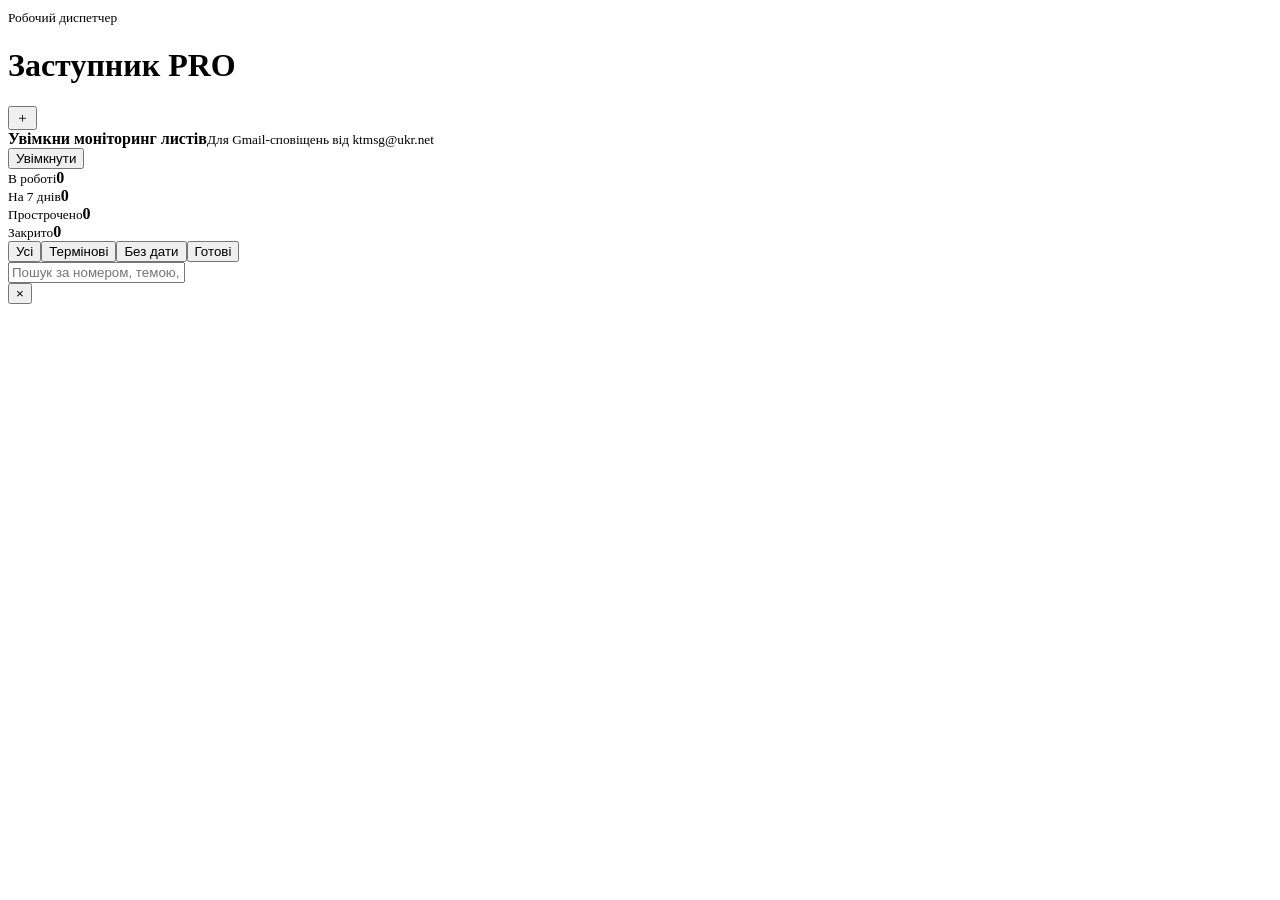
==== zpro/app/src/main/assets/www/index.html @ 8988f381 "Add Zastupnyk PRO interface" ====
<!doctype html><html lang="uk"><head><meta charset="utf-8"><meta name="viewport" content="width=device-width,initial-scale=1,viewport-fit=cover"><meta name="theme-color" content="#3859D9"><title>Заступник PRO</title><link rel="stylesheet" href="styles.css"></head><body>
<header><div><small>Робочий диспетчер</small><h1>Заступник <span>PRO</span></h1></div><button class="add" onclick="quickAdd()">＋</button></header>
<div id="access" class="banner hidden"><div><b>Увімкни моніторинг листів</b><small>Для Gmail-сповіщень від ktmsg@ukr.net</small></div><button onclick="Android.openNotificationAccess()">Увімкнути</button></div>
<main>
<section class="stats"><div><small>В роботі</small><b id="stOpen">0</b></div><div><small>На 7 днів</small><b id="stWeek">0</b></div><div><small>Прострочено</small><b id="stOver">0</b></div><div><small>Закрито</small><b id="stDone">0</b></div></section>
<div class="tabs"><button class="tab active" data-f="all">Усі</button><button class="tab" data-f="urgent">Термінові</button><button class="tab" data-f="nodate">Без дати</button><button class="tab" data-f="done">Готові</button></div>
<input id="search" class="search" placeholder="Пошук за номером, темою, текстом…" oninput="renderTasks()">
<div id="tasks"></div>
</main>
<div id="modal" class="modal hidden"><div class="sheet"><button class="close" onclick="closeModal()">×</button><div id="modalBody"></div></div></div>
<script src="app.js"></script></body></html>
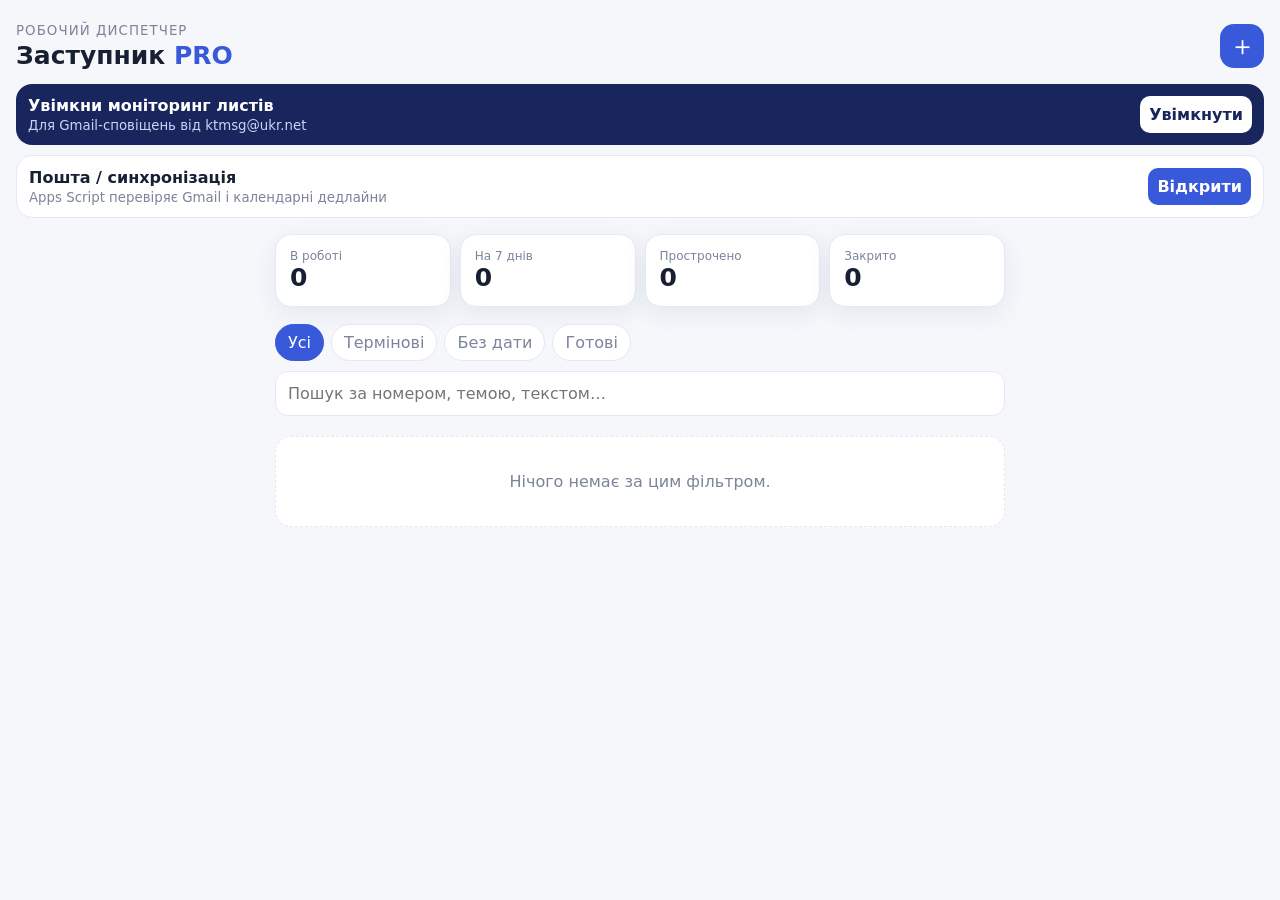
==== commit fc0ef6a4: "Add Apps Script sync access to Zastupnyk PRO" ====
--- a/zpro/app/src/main/assets/www/index.html
+++ b/zpro/app/src/main/assets/www/index.html
@@ -1,6 +1,6 @@
 <!doctype html><html lang="uk"><head><meta charset="utf-8"><meta name="viewport" content="width=device-width,initial-scale=1,viewport-fit=cover"><meta name="theme-color" content="#3859D9"><title>Заступник PRO</title><link rel="stylesheet" href="styles.css"></head><body>
 <header><div><small>Робочий диспетчер</small><h1>Заступник <span>PRO</span></h1></div><button class="add" onclick="quickAdd()">＋</button></header>
-<div id="access" class="banner hidden"><div><b>Увімкни моніторинг листів</b><small>Для Gmail-сповіщень від ktmsg@ukr.net</small></div><button onclick="Android.openNotificationAccess()">Увімкнути</button></div>
+<div id="access" class="banner hidden"><div><b>Увімкни моніторинг листів</b><small>Для Gmail-сповіщень від ktmsg@ukr.net</small></div><button onclick="Android.openNotificationAccess()">Увімкнути</button></div><div class="banner" style="background:#fff;color:#172033;border:1px solid #e4e8f2"><div><b>Пошта / синхронізація</b><small style="color:#7b8498">Apps Script перевіряє Gmail і календарні дедлайни</small></div><button style="background:#3859D9;color:#fff" onclick="Android.openMailSync()">Відкрити</button></div>
 <main>
 <section class="stats"><div><small>В роботі</small><b id="stOpen">0</b></div><div><small>На 7 днів</small><b id="stWeek">0</b></div><div><small>Прострочено</small><b id="stOver">0</b></div><div><small>Закрито</small><b id="stDone">0</b></div></section>
 <div class="tabs"><button class="tab active" data-f="all">Усі</button><button class="tab" data-f="urgent">Термінові</button><button class="tab" data-f="nodate">Без дати</button><button class="tab" data-f="done">Готові</button></div>
--- a/zpro/app/src/main/assets/www/styles.css
+++ b/zpro/app/src/main/assets/www/styles.css
@@ -0,0 +1 @@
+:root{--bg:#f5f7fb;--card:#fff;--text:#172033;--muted:#7b8498;--primary:#3859d9;--line:#e4e8f2;--red:#d94c4c;--amber:#d58b21;--green:#2c9f6f;--shadow:0 7px 24px rgba(31,47,94,.08)}*{box-sizing:border-box}body{margin:0;background:var(--bg);color:var(--text);font-family:system-ui,-apple-system,Segoe UI,Roboto,sans-serif}button,input,select,textarea{font:inherit}header{position:sticky;top:0;z-index:10;display:flex;justify-content:space-between;align-items:center;padding:20px 16px 12px;background:linear-gradient(var(--bg) 82%,rgba(245,247,251,0))}header small{color:var(--muted);text-transform:uppercase;letter-spacing:.08em}h1{margin:2px 0;font-size:25px}h1 span{color:var(--primary)}.add{border:0;background:var(--primary);color:#fff;border-radius:14px;width:44px;height:44px;font-size:27px}.banner{margin:0 16px 10px;background:#18265d;color:#fff;border-radius:16px;padding:12px;display:flex;justify-content:space-between;gap:12px;align-items:center}.banner small{display:block;color:#ccd3f4;margin-top:3px}.banner button{border:0;border-radius:10px;padding:9px;background:#fff;color:#18265d;font-weight:700}.hidden{display:none!important}main{padding:6px 15px 30px;max-width:760px;margin:auto}.stats{display:grid;grid-template-columns:1fr 1fr;gap:9px}.stats div{background:var(--card);border:1px solid var(--line);border-radius:16px;padding:14px;box-shadow:var(--shadow)}.stats small{display:block;color:var(--muted);font-size:12px}.stats b{font-size:25px}.tabs{display:flex;gap:7px;overflow:auto;padding:17px 0 10px}.tab{white-space:nowrap;border:1px solid var(--line);background:#fff;border-radius:99px;padding:8px 12px;color:var(--muted)}.tab.active{background:var(--primary);color:#fff;border-color:var(--primary)}.search{width:100%;border:1px solid var(--line);background:#fff;border-radius:13px;padding:12px;margin-bottom:10px;outline:none}.task{background:#fff;border:1px solid var(--line);border-radius:17px;padding:14px;margin:9px 0;box-shadow:0 4px 14px rgba(31,47,94,.045);position:relative}.task.over{border-left:5px solid var(--red)}.task.soon{border-left:5px solid var(--amber)}.task.done{opacity:.58}.topline{display:flex;justify-content:space-between;gap:8px;align-items:flex-start}.task h3{font-size:15px;margin:0 0 6px;line-height:1.3}.deadline{font-size:11px;font-weight:800;white-space:nowrap;padding:5px 7px;border-radius:8px;background:#eef1fa}.over .deadline{background:#ffe9e9;color:#b73434}.soon .deadline{background:#fff1d8;color:#a7680e}.meta{font-size:12px;color:var(--muted);margin-top:4px}.chips{display:flex;gap:5px;flex-wrap:wrap;margin-top:8px}.chip{font-size:11px;padding:4px 7px;background:#f0f2f7;border-radius:7px}.reg{color:var(--primary);font-weight:700}.empty{text-align:center;color:var(--muted);padding:35px 12px;background:#fff;border:1px dashed var(--line);border-radius:16px;margin-top:10px}.modal{position:fixed;inset:0;background:rgba(20,27,48,.48);z-index:30;display:flex;align-items:flex-end}.sheet{width:100%;max-height:92vh;overflow:auto;background:var(--bg);border-radius:24px 24px 0 0;padding:20px 16px 28px;position:relative}.close{position:absolute;right:13px;top:11px;border:0;width:34px;height:34px;border-radius:50%;background:#e8ebf4;font-size:22px}.form h2{margin:0 42px 16px 0}.field{margin:11px 0}.field label{display:block;font-size:12px;color:var(--muted);margin-bottom:5px}.field input,.field select,.field textarea{width:100%;border:1px solid var(--line);border-radius:12px;padding:12px;background:#fff}.field textarea{min-height:80px}.row{display:flex;gap:8px}.row>*{flex:1}.primary,.secondary,.danger{border:0;border-radius:12px;padding:11px 13px;font-weight:700}.primary{background:var(--primary);color:#fff}.secondary{background:#e9edfb;color:#2d49b6}.danger{background:#ffe8e8;color:#b73535}.actions{display:flex;gap:8px;margin-top:16px}.sourcebox{font-size:12px;background:#eef1f7;color:#60697e;border-radius:12px;padding:10px;margin-top:10px;word-break:break-word}@media(min-width:700px){.stats{grid-template-columns:repeat(4,1fr)}.sheet{max-width:650px;margin:auto}.modal{justify-content:center}}
